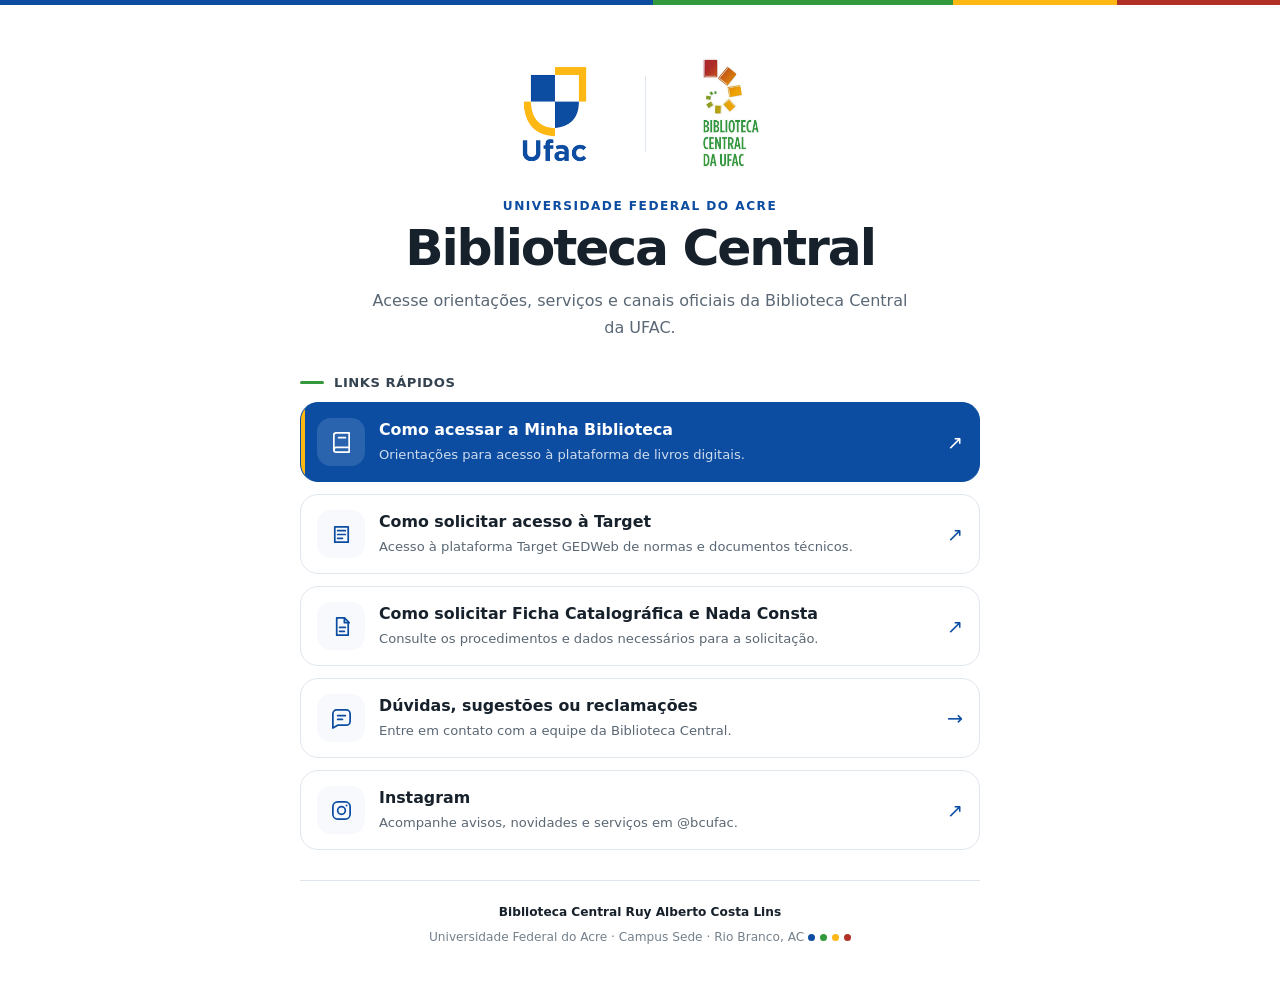
==== index.html @ 3e285c41 "Add HTML structure with logos for Biblioteca Central da UFAC" ====
<!doctype html>
<html lang="pt-BR">
<head>
  <meta charset="utf-8" />
  <meta name="viewport" content="width=device-width, initial-scale=1" />
  <meta name="theme-color" content="#0c4da2" />
  <meta
    name="description"
    content="Links e serviços da Biblioteca Central da Universidade Federal do Acre."
  />
  <title>Biblioteca Central da UFAC | Links</title>

  <style>
    :root {
      --azul: #0c4da2;
      --verde: #32993d;
      --amarelo: #fdb813;
      --vermelho: #b03025;

      --texto: #17212b;
      --texto-secundario: #5a6774;
      --borda: #dfe6ee;
      --fundo-suave: #f7f9fc;
      --branco: #ffffff;

      --raio: 18px;
      --sombra: 0 12px 30px rgba(23, 50, 77, 0.08);
    }

    * {
      box-sizing: border-box;
    }

    html {
      background: var(--branco);
      color-scheme: light;
    }

    body {
      margin: 0;
      min-height: 100svh;
      background: var(--branco);
      color: var(--texto);
      font-family:
        Inter, ui-sans-serif, system-ui, -apple-system, BlinkMacSystemFont,
        "Segoe UI", sans-serif;
      -webkit-font-smoothing: antialiased;
    }

    a {
      color: inherit;
      text-decoration: none;
    }

    .faixa-ufac {
      display: grid;
      grid-template-columns: 5fr 2.3fr 1.25fr 1.25fr;
      width: 100%;
      height: 5px;
    }

    .faixa-ufac span:nth-child(1) { background: var(--azul); }
    .faixa-ufac span:nth-child(2) { background: var(--verde); }
    .faixa-ufac span:nth-child(3) { background: var(--amarelo); }
    .faixa-ufac span:nth-child(4) { background: var(--vermelho); }

    main {
      width: min(100% - 32px, 680px);
      margin-inline: auto;
      padding: 48px 0 34px;
    }

    .cabecalho {
      text-align: center;
    }

    .logos {
      display: flex;
      align-items: center;
      justify-content: center;
      gap: 24px;
      min-height: 122px;
      margin-bottom: 24px;
    }

    .logos::before {
      content: "";
      order: 2;
      width: 1px;
      height: 76px;
      background: var(--borda);
    }

    .logo {
      display: block;
      object-fit: contain;
    }

    .logo-ufac {
      order: 1;
      width: 132px;
      max-height: 104px;
    }

    .logo-biblioteca {
      order: 3;
      width: 122px;
      max-height: 116px;
    }

    .sobrelinha {
      margin: 0 0 9px;
      color: var(--azul);
      font-size: 0.76rem;
      font-weight: 800;
      letter-spacing: 0.12em;
      text-transform: uppercase;
    }

    h1 {
      margin: 0;
      font-size: clamp(2rem, 7vw, 3.15rem);
      line-height: 1.04;
      letter-spacing: -0.042em;
      text-wrap: balance;
    }

    .introducao {
      max-width: 540px;
      margin: 14px auto 0;
      color: var(--texto-secundario);
      font-size: 1rem;
      line-height: 1.65;
    }

    .secao-titulo {
      display: flex;
      align-items: center;
      gap: 10px;
      margin: 34px 0 12px;
      color: #354351;
      font-size: 0.82rem;
      font-weight: 800;
      letter-spacing: 0.04em;
      text-transform: uppercase;
    }

    .secao-titulo::before {
      content: "";
      width: 24px;
      height: 3px;
      border-radius: 999px;
      background: var(--verde);
    }

    .links {
      display: grid;
      gap: 12px;
    }

    .cartao {
      position: relative;
      display: grid;
      grid-template-columns: 48px 1fr auto;
      gap: 14px;
      align-items: center;
      min-height: 80px;
      padding: 14px 16px;
      overflow: hidden;
      border: 1px solid var(--borda);
      border-radius: var(--raio);
      background: var(--branco);
      transition:
        transform 160ms ease,
        border-color 160ms ease,
        box-shadow 160ms ease,
        background 160ms ease;
    }

    .cartao::before {
      content: "";
      position: absolute;
      inset: 0 auto 0 0;
      width: 4px;
      background: transparent;
      transition: background 160ms ease;
    }

    .cartao:hover {
      transform: translateY(-2px);
      border-color: rgba(12, 77, 162, 0.35);
      box-shadow: var(--sombra);
    }

    .cartao:hover::before {
      background: var(--verde);
    }

    .cartao:focus-visible {
      outline: 3px solid rgba(12, 77, 162, 0.22);
      outline-offset: 3px;
      border-color: var(--azul);
    }

    .cartao-destaque {
      border-color: var(--azul);
      background: var(--azul);
      color: var(--branco);
    }

    .cartao-destaque::before {
      background: var(--amarelo);
    }

    .cartao-destaque:hover {
      border-color: #0a438e;
      background: #0a438e;
      box-shadow: 0 14px 30px rgba(12, 77, 162, 0.18);
    }

    .icone {
      width: 48px;
      height: 48px;
      display: grid;
      place-items: center;
      border-radius: 14px;
      background: var(--fundo-suave);
      color: var(--azul);
    }

    .cartao-destaque .icone {
      background: rgba(255, 255, 255, 0.13);
      color: var(--branco);
    }

    .icone svg {
      width: 23px;
      height: 23px;
      fill: none;
      stroke: currentColor;
      stroke-width: 1.8;
      stroke-linecap: round;
      stroke-linejoin: round;
    }

    .texto strong {
      display: block;
      font-size: 0.99rem;
      line-height: 1.3;
    }

    .texto span {
      display: block;
      margin-top: 4px;
      color: var(--texto-secundario);
      font-size: 0.82rem;
      line-height: 1.45;
    }

    .cartao-destaque .texto span {
      color: rgba(255, 255, 255, 0.8);
    }

    .seta {
      color: var(--azul);
      font-size: 1.2rem;
      line-height: 1;
    }

    .cartao-destaque .seta {
      color: var(--branco);
    }

    footer {
      margin-top: 30px;
      padding-top: 22px;
      border-top: 1px solid var(--borda);
      text-align: center;
      color: #74808c;
      font-size: 0.76rem;
      line-height: 1.6;
    }

    footer strong {
      color: var(--texto);
      font-weight: 750;
    }

    .cores {
      display: inline-flex;
      gap: 5px;
      margin-top: 11px;
    }

    .cores i {
      display: block;
      width: 7px;
      height: 7px;
      border-radius: 50%;
    }

    .cores i:nth-child(1) { background: var(--azul); }
    .cores i:nth-child(2) { background: var(--verde); }
    .cores i:nth-child(3) { background: var(--amarelo); }
    .cores i:nth-child(4) { background: var(--vermelho); }

    @media (max-width: 520px) {
      main {
        width: min(100% - 24px, 680px);
        padding-top: 36px;
      }

      .logos {
        gap: 18px;
        min-height: 106px;
      }

      .logos::before {
        height: 64px;
      }

      .logo-ufac {
        width: 112px;
        max-height: 90px;
      }

      .logo-biblioteca {
        width: 104px;
        max-height: 98px;
      }

      .cartao {
        grid-template-columns: 44px 1fr auto;
        min-height: 76px;
        padding: 13px 14px;
        gap: 12px;
        border-radius: 16px;
      }

      .icone {
        width: 44px;
        height: 44px;
        border-radius: 13px;
      }

      .texto span {
        font-size: 0.79rem;
      }
    }

    @media (prefers-reduced-motion: reduce) {
      *,
      *::before,
      *::after {
        transition: none !important;
      }
    }
  </style>
</head>

<body>
  <div class="faixa-ufac" aria-hidden="true">
    <span></span><span></span><span></span><span></span>
  </div>

  <main>
    <header class="cabecalho">
      <div class="logos" aria-label="Identidade visual da UFAC e da Biblioteca Central">
        <img class="logo logo-ufac" src="./assets/logo-ufac.png" alt="Universidade Federal do Acre" />
        <img class="logo logo-biblioteca" src="./assets/logo-biblioteca.png" alt="Biblioteca Central da UFAC" />
      </div>

      <p class="sobrelinha">Universidade Federal do Acre</p>
      <h1>Biblioteca Central</h1>
      <p class="introducao">
        Acesse orientações, serviços e canais oficiais da Biblioteca Central da UFAC.
      </p>
    </header>

    <div class="secao-titulo">Links rápidos</div>

    <nav class="links" aria-label="Links principais da Biblioteca Central">
      <a
        class="cartao cartao-destaque"
        href="https://www2.ufac.br/biblioteca/links-uteis"
        target="_blank"
        rel="noopener noreferrer"
      >
        <span class="icone" aria-hidden="true">
          <svg viewBox="0 0 24 24">
            <path d="M4 19.5A2.5 2.5 0 0 1 6.5 17H20" />
            <path d="M6.5 2H20v20H6.5A2.5 2.5 0 0 1 4 19.5v-15A2.5 2.5 0 0 1 6.5 2Z" />
            <path d="M9 7h7" />
          </svg>
        </span>
        <span class="texto">
          <strong>Como acessar a Minha Biblioteca</strong>
          <span>Orientações para acesso à plataforma de livros digitais.</span>
        </span>
        <span class="seta" aria-hidden="true">↗</span>
      </a>

      <a
        class="cartao"
        href="https://gedweb.com.br/ufac/"
        target="_blank"
        rel="noopener noreferrer"
      >
        <span class="icone" aria-hidden="true">
          <svg viewBox="0 0 24 24">
            <path d="M5 4h14v16H5z" />
            <path d="M8 8h8M8 12h8M8 16h5" />
          </svg>
        </span>
        <span class="texto">
          <strong>Como solicitar acesso à Target</strong>
          <span>Acesso à plataforma Target GEDWeb de normas e documentos técnicos.</span>
        </span>
        <span class="seta" aria-hidden="true">↗</span>
      </a>

      <a
        class="cartao"
        href="https://www2.ufac.br/biblioteca"
        target="_blank"
        rel="noopener noreferrer"
      >
        <span class="icone" aria-hidden="true">
          <svg viewBox="0 0 24 24">
            <path d="M7 3h8l4 4v14H7z" />
            <path d="M15 3v5h5" />
            <path d="M10 13h6M10 17h5" />
          </svg>
        </span>
        <span class="texto">
          <strong>Como solicitar Ficha Catalográfica e Nada Consta</strong>
          <span>Consulte os procedimentos e dados necessários para a solicitação.</span>
        </span>
        <span class="seta" aria-hidden="true">↗</span>
      </a>

      <a
        class="cartao"
        href="mailto:bibliotecacentral@ufac.br?subject=D%C3%BAvida%2C%20sugest%C3%A3o%20ou%20reclama%C3%A7%C3%A3o"
      >
        <span class="icone" aria-hidden="true">
          <svg viewBox="0 0 24 24">
            <path d="M21 15a4 4 0 0 1-4 4H8l-5 3V7a4 4 0 0 1 4-4h10a4 4 0 0 1 4 4z" />
            <path d="M8 9h8M8 13h5" />
          </svg>
        </span>
        <span class="texto">
          <strong>Dúvidas, sugestões ou reclamações</strong>
          <span>Entre em contato com a equipe da Biblioteca Central.</span>
        </span>
        <span class="seta" aria-hidden="true">→</span>
      </a>

      <a
        class="cartao"
        href="https://www.instagram.com/bcufac/"
        target="_blank"
        rel="noopener noreferrer"
      >
        <span class="icone" aria-hidden="true">
          <svg viewBox="0 0 24 24">
            <rect x="3" y="3" width="18" height="18" rx="5" />
            <circle cx="12" cy="12" r="4" />
            <circle cx="17.3" cy="6.7" r="1" fill="currentColor" stroke="none" />
          </svg>
        </span>
        <span class="texto">
          <strong>Instagram</strong>
          <span>Acompanhe avisos, novidades e serviços em @bcufac.</span>
        </span>
        <span class="seta" aria-hidden="true">↗</span>
      </a>
    </nav>

    <footer>
      <strong>Biblioteca Central Ruy Alberto Costa Lins</strong><br />
      Universidade Federal do Acre · Campus Sede · Rio Branco, AC
      <div class="cores" aria-hidden="true">
        <i></i><i></i><i></i><i></i>
      </div>
    </footer>
  </main>
</body>
</html>
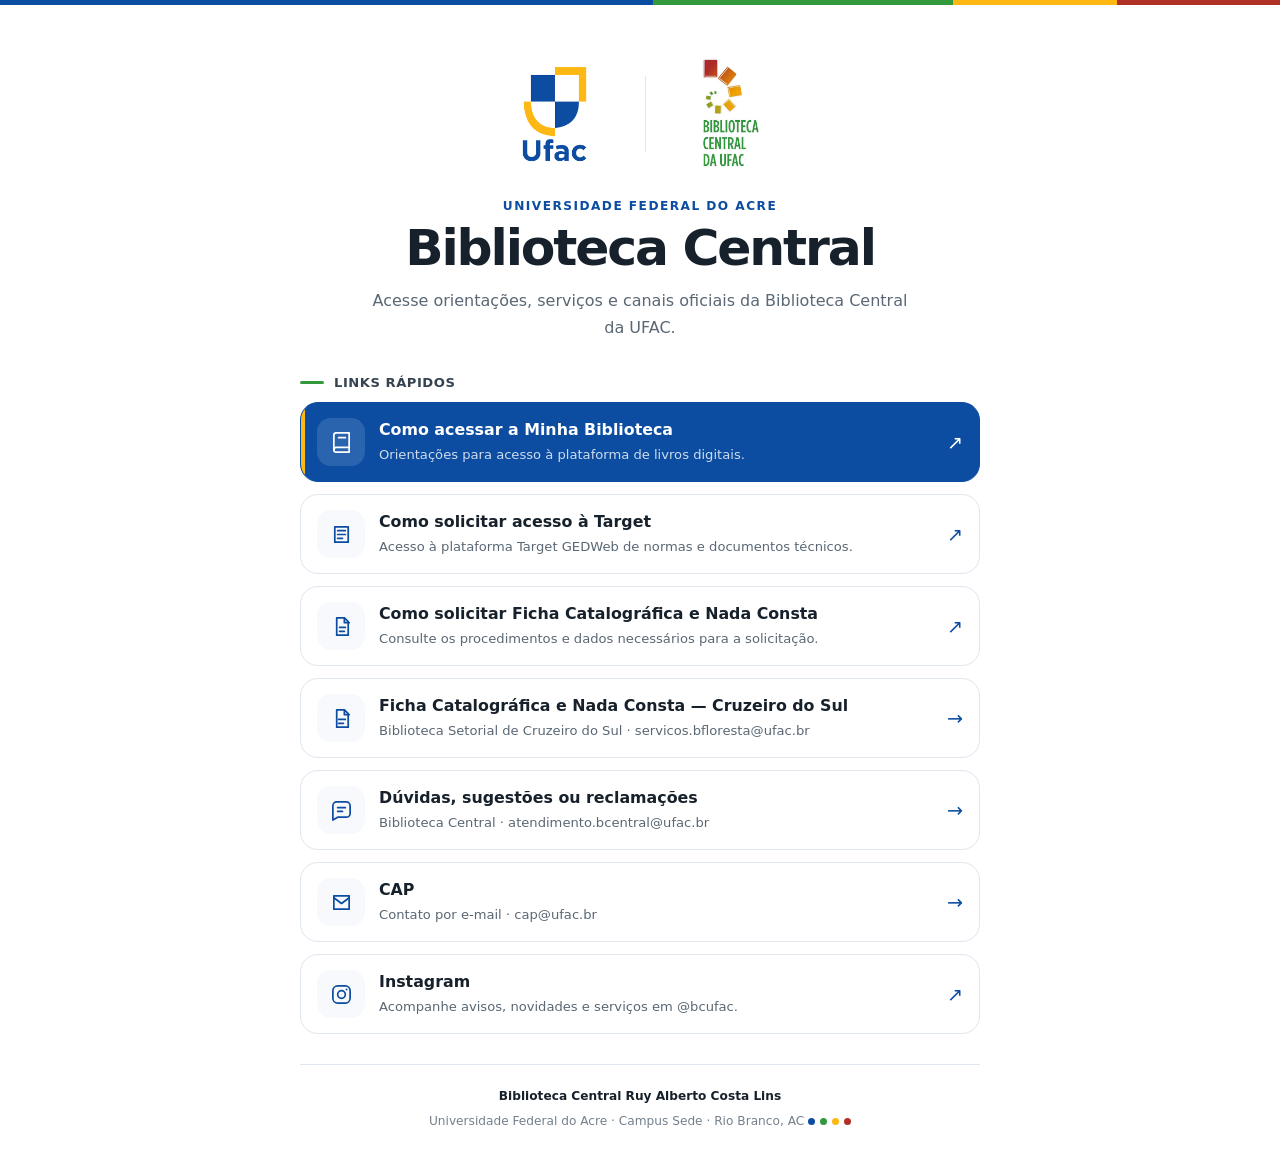
==== commit f533814c: "Atualiza contatos da Biblioteca Central, Cruzeiro do Sul e CAP" ====
--- a/index.html
+++ b/index.html
@@ -441,7 +441,25 @@
 
       <a
         class="cartao"
-        href="mailto:bibliotecacentral@ufac.br?subject=D%C3%BAvida%2C%20sugest%C3%A3o%20ou%20reclama%C3%A7%C3%A3o"
+        href="mailto:servicos.bfloresta@ufac.br?subject=Solicita%C3%A7%C3%A3o%20de%20Ficha%20Catalogr%C3%A1fica%20ou%20Nada%20Consta"
+      >
+        <span class="icone" aria-hidden="true">
+          <svg viewBox="0 0 24 24">
+            <path d="M7 3h8l4 4v14H7z" />
+            <path d="M15 3v5h5" />
+            <path d="M9 13h7M9 17h5" />
+          </svg>
+        </span>
+        <span class="texto">
+          <strong>Ficha Catalográfica e Nada Consta — Cruzeiro do Sul</strong>
+          <span>Biblioteca Setorial de Cruzeiro do Sul · servicos.bfloresta@ufac.br</span>
+        </span>
+        <span class="seta" aria-hidden="true">→</span>
+      </a>
+
+      <a
+        class="cartao"
+        href="mailto:atendimento.bcentral@ufac.br?subject=D%C3%BAvida%2C%20sugest%C3%A3o%20ou%20reclama%C3%A7%C3%A3o"
       >
         <span class="icone" aria-hidden="true">
           <svg viewBox="0 0 24 24">
@@ -451,7 +469,24 @@
         </span>
         <span class="texto">
           <strong>Dúvidas, sugestões ou reclamações</strong>
-          <span>Entre em contato com a equipe da Biblioteca Central.</span>
+          <span>Biblioteca Central · atendimento.bcentral@ufac.br</span>
+        </span>
+        <span class="seta" aria-hidden="true">→</span>
+      </a>
+
+      <a
+        class="cartao"
+        href="mailto:cap@ufac.br?subject=Contato%20via%20p%C3%A1gina%20da%20Biblioteca"
+      >
+        <span class="icone" aria-hidden="true">
+          <svg viewBox="0 0 24 24">
+            <path d="M4 5h16v14H4z" />
+            <path d="m4 7 8 6 8-6" />
+          </svg>
+        </span>
+        <span class="texto">
+          <strong>CAP</strong>
+          <span>Contato por e-mail · cap@ufac.br</span>
         </span>
         <span class="seta" aria-hidden="true">→</span>
       </a>
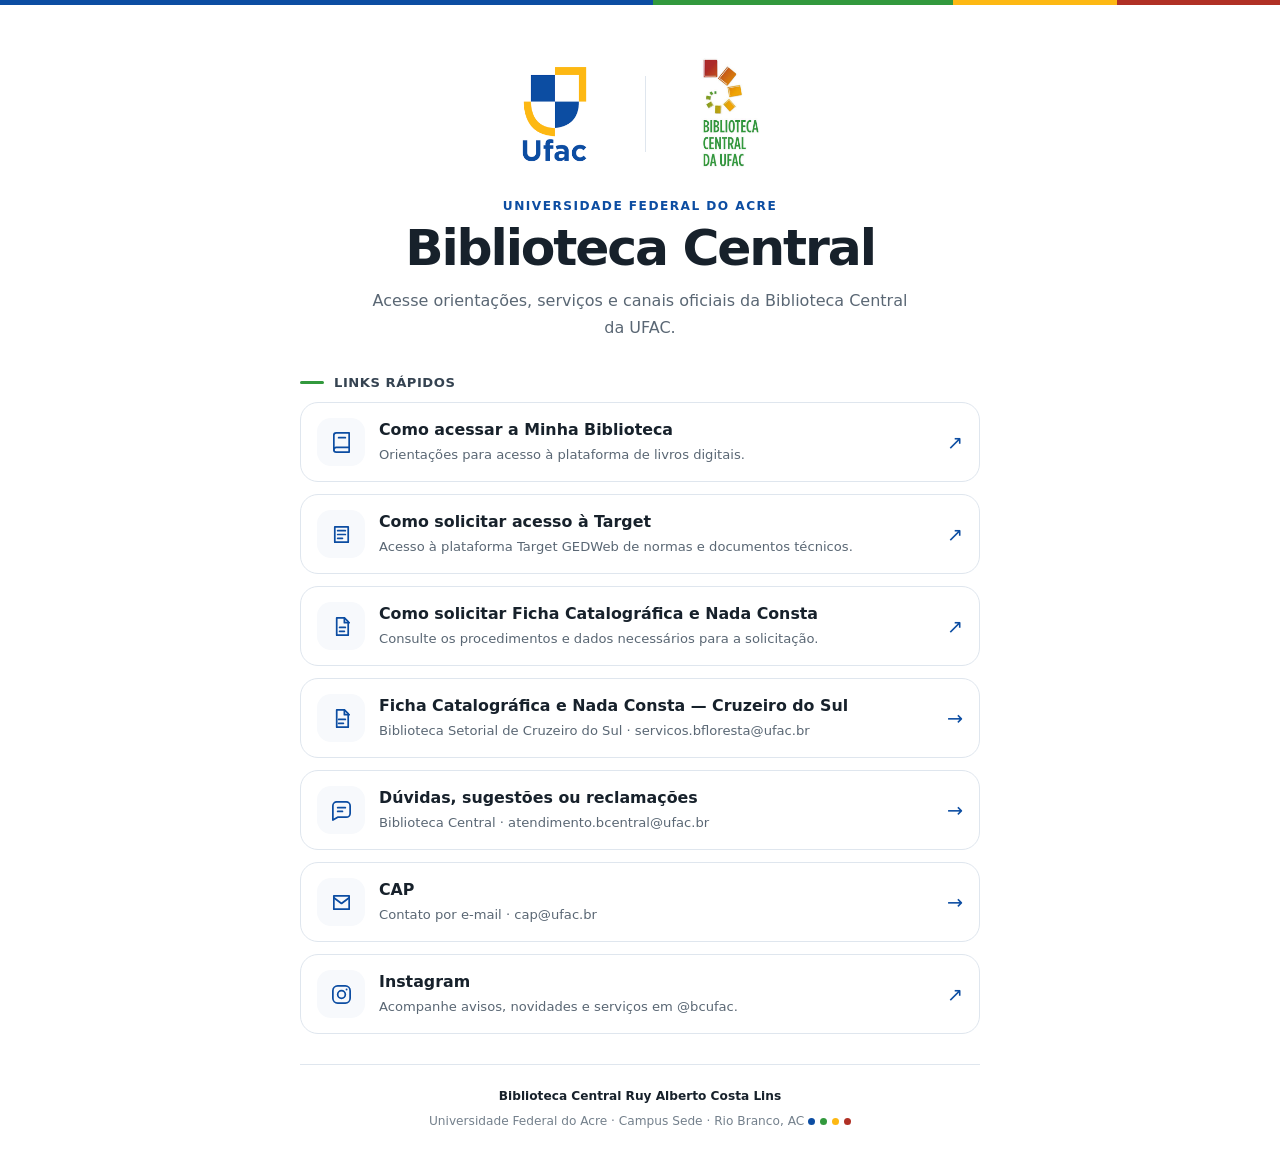
==== commit 1776109b: "style: uniformiza aparência dos cartões de links" ====
--- a/index.html
+++ b/index.html
@@ -381,7 +381,7 @@
 
     <nav class="links" aria-label="Links principais da Biblioteca Central">
       <a
-        class="cartao cartao-destaque"
+        class="cartao"
         href="https://www2.ufac.br/biblioteca/links-uteis"
         target="_blank"
         rel="noopener noreferrer"
@@ -521,4 +521,4 @@
     </footer>
   </main>
 </body>
-</html>
+</html>
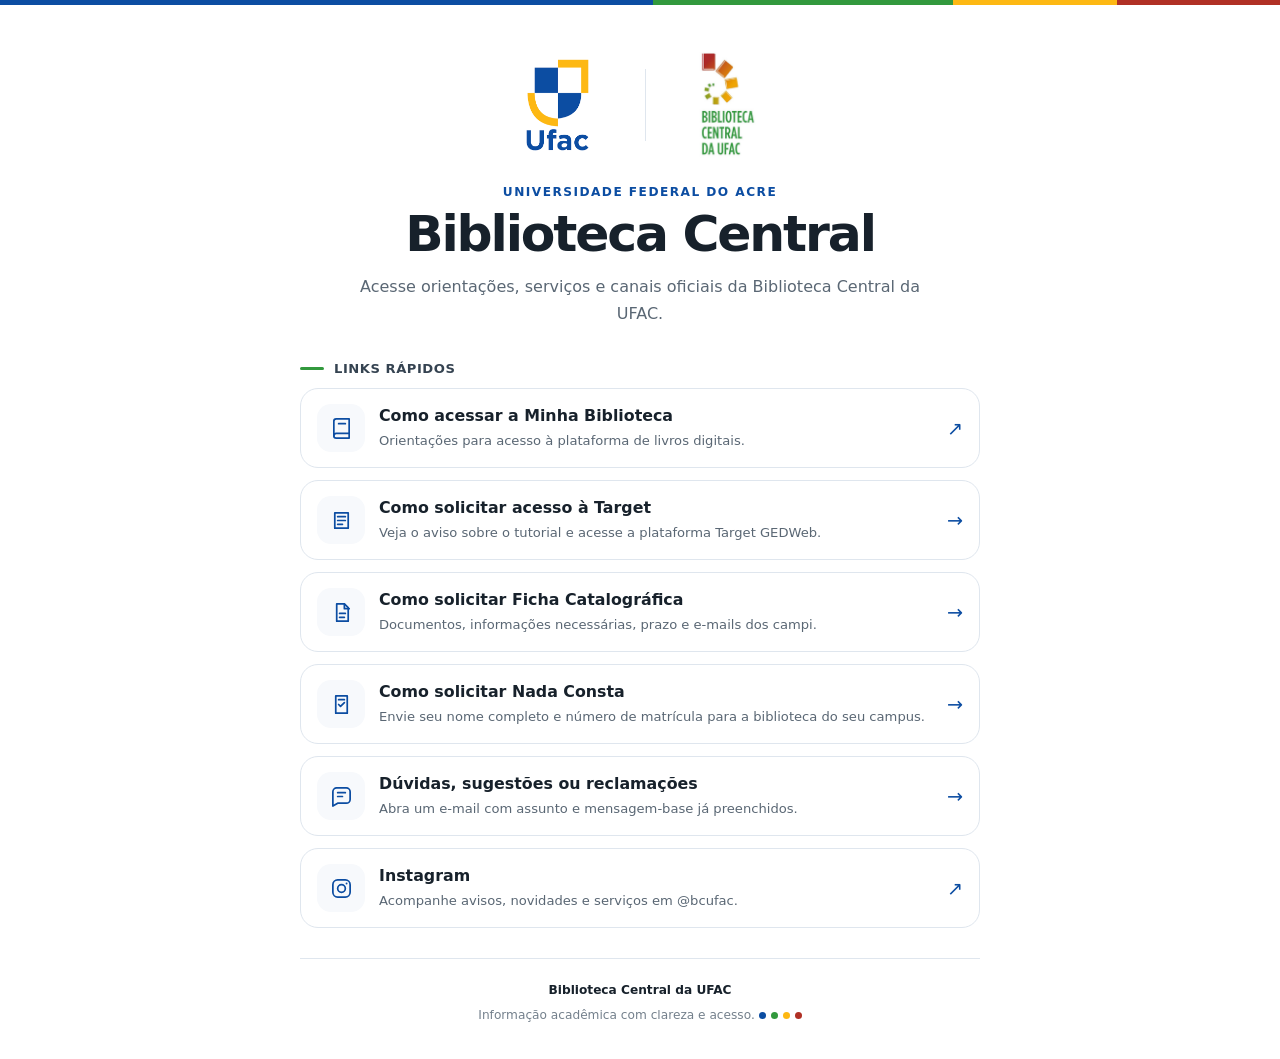
==== commit 24e126a4: "feat: reorganize library services and email flows" ====
--- a/index.html
+++ b/index.html
@@ -4,364 +4,12 @@
   <meta charset="utf-8" />
   <meta name="viewport" content="width=device-width, initial-scale=1" />
   <meta name="theme-color" content="#0c4da2" />
-  <meta
-    name="description"
-    content="Links e serviços da Biblioteca Central da Universidade Federal do Acre."
-  />
+  <meta name="description" content="Links e serviços da Biblioteca Central da Universidade Federal do Acre." />
   <title>Biblioteca Central da UFAC | Links</title>
-
-  <style>
-    :root {
-      --azul: #0c4da2;
-      --verde: #32993d;
-      --amarelo: #fdb813;
-      --vermelho: #b03025;
-
-      --texto: #17212b;
-      --texto-secundario: #5a6774;
-      --borda: #dfe6ee;
-      --fundo-suave: #f7f9fc;
-      --branco: #ffffff;
-
-      --raio: 18px;
-      --sombra: 0 12px 30px rgba(23, 50, 77, 0.08);
-    }
-
-    * {
-      box-sizing: border-box;
-    }
-
-    html {
-      background: var(--branco);
-      color-scheme: light;
-    }
-
-    body {
-      margin: 0;
-      min-height: 100svh;
-      background: var(--branco);
-      color: var(--texto);
-      font-family:
-        Inter, ui-sans-serif, system-ui, -apple-system, BlinkMacSystemFont,
-        "Segoe UI", sans-serif;
-      -webkit-font-smoothing: antialiased;
-    }
-
-    a {
-      color: inherit;
-      text-decoration: none;
-    }
-
-    .faixa-ufac {
-      display: grid;
-      grid-template-columns: 5fr 2.3fr 1.25fr 1.25fr;
-      width: 100%;
-      height: 5px;
-    }
-
-    .faixa-ufac span:nth-child(1) { background: var(--azul); }
-    .faixa-ufac span:nth-child(2) { background: var(--verde); }
-    .faixa-ufac span:nth-child(3) { background: var(--amarelo); }
-    .faixa-ufac span:nth-child(4) { background: var(--vermelho); }
-
-    main {
-      width: min(100% - 32px, 680px);
-      margin-inline: auto;
-      padding: 48px 0 34px;
-    }
-
-    .cabecalho {
-      text-align: center;
-    }
-
-    .logos {
-      display: flex;
-      align-items: center;
-      justify-content: center;
-      gap: 24px;
-      min-height: 122px;
-      margin-bottom: 24px;
-    }
-
-    .logos::before {
-      content: "";
-      order: 2;
-      width: 1px;
-      height: 76px;
-      background: var(--borda);
-    }
-
-    .logo {
-      display: block;
-      object-fit: contain;
-    }
-
-    .logo-ufac {
-      order: 1;
-      width: 132px;
-      max-height: 104px;
-    }
-
-    .logo-biblioteca {
-      order: 3;
-      width: 122px;
-      max-height: 116px;
-    }
-
-    .sobrelinha {
-      margin: 0 0 9px;
-      color: var(--azul);
-      font-size: 0.76rem;
-      font-weight: 800;
-      letter-spacing: 0.12em;
-      text-transform: uppercase;
-    }
-
-    h1 {
-      margin: 0;
-      font-size: clamp(2rem, 7vw, 3.15rem);
-      line-height: 1.04;
-      letter-spacing: -0.042em;
-      text-wrap: balance;
-    }
-
-    .introducao {
-      max-width: 540px;
-      margin: 14px auto 0;
-      color: var(--texto-secundario);
-      font-size: 1rem;
-      line-height: 1.65;
-    }
-
-    .secao-titulo {
-      display: flex;
-      align-items: center;
-      gap: 10px;
-      margin: 34px 0 12px;
-      color: #354351;
-      font-size: 0.82rem;
-      font-weight: 800;
-      letter-spacing: 0.04em;
-      text-transform: uppercase;
-    }
-
-    .secao-titulo::before {
-      content: "";
-      width: 24px;
-      height: 3px;
-      border-radius: 999px;
-      background: var(--verde);
-    }
-
-    .links {
-      display: grid;
-      gap: 12px;
-    }
-
-    .cartao {
-      position: relative;
-      display: grid;
-      grid-template-columns: 48px 1fr auto;
-      gap: 14px;
-      align-items: center;
-      min-height: 80px;
-      padding: 14px 16px;
-      overflow: hidden;
-      border: 1px solid var(--borda);
-      border-radius: var(--raio);
-      background: var(--branco);
-      transition:
-        transform 160ms ease,
-        border-color 160ms ease,
-        box-shadow 160ms ease,
-        background 160ms ease;
-    }
-
-    .cartao::before {
-      content: "";
-      position: absolute;
-      inset: 0 auto 0 0;
-      width: 4px;
-      background: transparent;
-      transition: background 160ms ease;
-    }
-
-    .cartao:hover {
-      transform: translateY(-2px);
-      border-color: rgba(12, 77, 162, 0.35);
-      box-shadow: var(--sombra);
-    }
-
-    .cartao:hover::before {
-      background: var(--verde);
-    }
-
-    .cartao:focus-visible {
-      outline: 3px solid rgba(12, 77, 162, 0.22);
-      outline-offset: 3px;
-      border-color: var(--azul);
-    }
-
-    .cartao-destaque {
-      border-color: var(--azul);
-      background: var(--azul);
-      color: var(--branco);
-    }
-
-    .cartao-destaque::before {
-      background: var(--amarelo);
-    }
-
-    .cartao-destaque:hover {
-      border-color: #0a438e;
-      background: #0a438e;
-      box-shadow: 0 14px 30px rgba(12, 77, 162, 0.18);
-    }
-
-    .icone {
-      width: 48px;
-      height: 48px;
-      display: grid;
-      place-items: center;
-      border-radius: 14px;
-      background: var(--fundo-suave);
-      color: var(--azul);
-    }
-
-    .cartao-destaque .icone {
-      background: rgba(255, 255, 255, 0.13);
-      color: var(--branco);
-    }
-
-    .icone svg {
-      width: 23px;
-      height: 23px;
-      fill: none;
-      stroke: currentColor;
-      stroke-width: 1.8;
-      stroke-linecap: round;
-      stroke-linejoin: round;
-    }
-
-    .texto strong {
-      display: block;
-      font-size: 0.99rem;
-      line-height: 1.3;
-    }
-
-    .texto span {
-      display: block;
-      margin-top: 4px;
-      color: var(--texto-secundario);
-      font-size: 0.82rem;
-      line-height: 1.45;
-    }
-
-    .cartao-destaque .texto span {
-      color: rgba(255, 255, 255, 0.8);
-    }
-
-    .seta {
-      color: var(--azul);
-      font-size: 1.2rem;
-      line-height: 1;
-    }
-
-    .cartao-destaque .seta {
-      color: var(--branco);
-    }
-
-    footer {
-      margin-top: 30px;
-      padding-top: 22px;
-      border-top: 1px solid var(--borda);
-      text-align: center;
-      color: #74808c;
-      font-size: 0.76rem;
-      line-height: 1.6;
-    }
-
-    footer strong {
-      color: var(--texto);
-      font-weight: 750;
-    }
-
-    .cores {
-      display: inline-flex;
-      gap: 5px;
-      margin-top: 11px;
-    }
-
-    .cores i {
-      display: block;
-      width: 7px;
-      height: 7px;
-      border-radius: 50%;
-    }
-
-    .cores i:nth-child(1) { background: var(--azul); }
-    .cores i:nth-child(2) { background: var(--verde); }
-    .cores i:nth-child(3) { background: var(--amarelo); }
-    .cores i:nth-child(4) { background: var(--vermelho); }
-
-    @media (max-width: 520px) {
-      main {
-        width: min(100% - 24px, 680px);
-        padding-top: 36px;
-      }
-
-      .logos {
-        gap: 18px;
-        min-height: 106px;
-      }
-
-      .logos::before {
-        height: 64px;
-      }
-
-      .logo-ufac {
-        width: 112px;
-        max-height: 90px;
-      }
-
-      .logo-biblioteca {
-        width: 104px;
-        max-height: 98px;
-      }
-
-      .cartao {
-        grid-template-columns: 44px 1fr auto;
-        min-height: 76px;
-        padding: 13px 14px;
-        gap: 12px;
-        border-radius: 16px;
-      }
-
-      .icone {
-        width: 44px;
-        height: 44px;
-        border-radius: 13px;
-      }
-
-      .texto span {
-        font-size: 0.79rem;
-      }
-    }
-
-    @media (prefers-reduced-motion: reduce) {
-      *,
-      *::before,
-      *::after {
-        transition: none !important;
-      }
-    }
-  </style>
+  <link rel="stylesheet" href="./assets/site.css" />
 </head>
-
 <body>
-  <div class="faixa-ufac" aria-hidden="true">
-    <span></span><span></span><span></span><span></span>
-  </div>
+  <div class="faixa-ufac" aria-hidden="true"><span></span><span></span><span></span><span></span></div>
 
   <main>
     <header class="cabecalho">
@@ -372,153 +20,66 @@
 
       <p class="sobrelinha">Universidade Federal do Acre</p>
       <h1>Biblioteca Central</h1>
-      <p class="introducao">
-        Acesse orientações, serviços e canais oficiais da Biblioteca Central da UFAC.
-      </p>
+      <p class="introducao">Acesse orientações, serviços e canais oficiais da Biblioteca Central da UFAC.</p>
     </header>
 
     <div class="secao-titulo">Links rápidos</div>
 
     <nav class="links" aria-label="Links principais da Biblioteca Central">
-      <a
-        class="cartao"
-        href="https://www2.ufac.br/biblioteca/links-uteis"
-        target="_blank"
-        rel="noopener noreferrer"
-      >
+      <a class="cartao" href="https://www2.ufac.br/biblioteca/links-uteis" target="_blank" rel="noopener noreferrer">
         <span class="icone" aria-hidden="true">
-          <svg viewBox="0 0 24 24">
-            <path d="M4 19.5A2.5 2.5 0 0 1 6.5 17H20" />
-            <path d="M6.5 2H20v20H6.5A2.5 2.5 0 0 1 4 19.5v-15A2.5 2.5 0 0 1 6.5 2Z" />
-            <path d="M9 7h7" />
-          </svg>
+          <svg viewBox="0 0 24 24"><path d="M4 19.5A2.5 2.5 0 0 1 6.5 17H20"/><path d="M6.5 2H20v20H6.5A2.5 2.5 0 0 1 4 19.5v-15A2.5 2.5 0 0 1 6.5 2Z"/><path d="M9 7h7"/></svg>
         </span>
-        <span class="texto">
-          <strong>Como acessar a Minha Biblioteca</strong>
-          <span>Orientações para acesso à plataforma de livros digitais.</span>
-        </span>
+        <span class="texto"><strong>Como acessar a Minha Biblioteca</strong><span>Orientações para acesso à plataforma de livros digitais.</span></span>
         <span class="seta" aria-hidden="true">↗</span>
       </a>
 
-      <a
-        class="cartao"
-        href="https://gedweb.com.br/ufac/"
-        target="_blank"
-        rel="noopener noreferrer"
-      >
+      <a class="cartao" href="./target.html">
         <span class="icone" aria-hidden="true">
-          <svg viewBox="0 0 24 24">
-            <path d="M5 4h14v16H5z" />
-            <path d="M8 8h8M8 12h8M8 16h5" />
-          </svg>
+          <svg viewBox="0 0 24 24"><path d="M5 4h14v16H5z"/><path d="M8 8h8M8 12h8M8 16h5"/></svg>
         </span>
-        <span class="texto">
-          <strong>Como solicitar acesso à Target</strong>
-          <span>Acesso à plataforma Target GEDWeb de normas e documentos técnicos.</span>
-        </span>
-        <span class="seta" aria-hidden="true">↗</span>
-      </a>
-
-      <a
-        class="cartao"
-        href="https://www2.ufac.br/biblioteca"
-        target="_blank"
-        rel="noopener noreferrer"
-      >
-        <span class="icone" aria-hidden="true">
-          <svg viewBox="0 0 24 24">
-            <path d="M7 3h8l4 4v14H7z" />
-            <path d="M15 3v5h5" />
-            <path d="M10 13h6M10 17h5" />
-          </svg>
-        </span>
-        <span class="texto">
-          <strong>Como solicitar Ficha Catalográfica e Nada Consta</strong>
-          <span>Consulte os procedimentos e dados necessários para a solicitação.</span>
-        </span>
-        <span class="seta" aria-hidden="true">↗</span>
-      </a>
-
-      <a
-        class="cartao"
-        href="mailto:servicos.bfloresta@ufac.br?subject=Solicita%C3%A7%C3%A3o%20de%20Ficha%20Catalogr%C3%A1fica%20ou%20Nada%20Consta"
-      >
-        <span class="icone" aria-hidden="true">
-          <svg viewBox="0 0 24 24">
-            <path d="M7 3h8l4 4v14H7z" />
-            <path d="M15 3v5h5" />
-            <path d="M9 13h7M9 17h5" />
-          </svg>
-        </span>
-        <span class="texto">
-          <strong>Ficha Catalográfica e Nada Consta — Cruzeiro do Sul</strong>
-          <span>Biblioteca Setorial de Cruzeiro do Sul · servicos.bfloresta@ufac.br</span>
-        </span>
+        <span class="texto"><strong>Como solicitar acesso à Target</strong><span>Veja o aviso sobre o tutorial e acesse a plataforma Target GEDWeb.</span></span>
         <span class="seta" aria-hidden="true">→</span>
       </a>
 
-      <a
-        class="cartao"
-        href="mailto:atendimento.bcentral@ufac.br?subject=D%C3%BAvida%2C%20sugest%C3%A3o%20ou%20reclama%C3%A7%C3%A3o"
-      >
+      <a class="cartao" href="./ficha-catalografica.html">
         <span class="icone" aria-hidden="true">
-          <svg viewBox="0 0 24 24">
-            <path d="M21 15a4 4 0 0 1-4 4H8l-5 3V7a4 4 0 0 1 4-4h10a4 4 0 0 1 4 4z" />
-            <path d="M8 9h8M8 13h5" />
-          </svg>
+          <svg viewBox="0 0 24 24"><path d="M7 3h8l4 4v14H7z"/><path d="M15 3v5h5"/><path d="M10 13h6M10 17h5"/></svg>
         </span>
-        <span class="texto">
-          <strong>Dúvidas, sugestões ou reclamações</strong>
-          <span>Biblioteca Central · atendimento.bcentral@ufac.br</span>
-        </span>
+        <span class="texto"><strong>Como solicitar Ficha Catalográfica</strong><span>Documentos, informações necessárias, prazo e e-mails dos campi.</span></span>
         <span class="seta" aria-hidden="true">→</span>
       </a>
 
-      <a
-        class="cartao"
-        href="mailto:cap@ufac.br?subject=Contato%20via%20p%C3%A1gina%20da%20Biblioteca"
-      >
+      <a class="cartao" href="./nada-consta.html">
         <span class="icone" aria-hidden="true">
-          <svg viewBox="0 0 24 24">
-            <path d="M4 5h16v14H4z" />
-            <path d="m4 7 8 6 8-6" />
-          </svg>
+          <svg viewBox="0 0 24 24"><path d="M6 3h12v18H6z"/><path d="m9 12 2 2 4-4"/><path d="M9 7h6"/></svg>
         </span>
-        <span class="texto">
-          <strong>CAP</strong>
-          <span>Contato por e-mail · cap@ufac.br</span>
-        </span>
+        <span class="texto"><strong>Como solicitar Nada Consta</strong><span>Envie seu nome completo e número de matrícula para a biblioteca do seu campus.</span></span>
         <span class="seta" aria-hidden="true">→</span>
       </a>
 
-      <a
-        class="cartao"
-        href="https://www.instagram.com/bcufac/"
-        target="_blank"
-        rel="noopener noreferrer"
-      >
+      <a class="cartao" href="mailto:atendimento.bcentral@ufac.br?subject=D%C3%BAvida%2C%20sugest%C3%A3o%20ou%20reclama%C3%A7%C3%A3o&body=Ol%C3%A1%2C%20equipe%20da%20Biblioteca%20Central%20da%20UFAC.%0A%0AGostaria%20de%20entrar%20em%20contato%20sobre%3A%0A%0A%5BEscreva%20aqui%20sua%20d%C3%BAvida%2C%20sugest%C3%A3o%20ou%20reclama%C3%A7%C3%A3o%5D%0A%0ANome%3A%0AMatr%C3%ADcula%3A%0ACurso%3A%0A%0AAtenciosamente%2C">
         <span class="icone" aria-hidden="true">
-          <svg viewBox="0 0 24 24">
-            <rect x="3" y="3" width="18" height="18" rx="5" />
-            <circle cx="12" cy="12" r="4" />
-            <circle cx="17.3" cy="6.7" r="1" fill="currentColor" stroke="none" />
-          </svg>
+          <svg viewBox="0 0 24 24"><path d="M21 15a4 4 0 0 1-4 4H8l-5 3V7a4 4 0 0 1 4-4h10a4 4 0 0 1 4 4z"/><path d="M8 8h8M8 12h5"/></svg>
         </span>
-        <span class="texto">
-          <strong>Instagram</strong>
-          <span>Acompanhe avisos, novidades e serviços em @bcufac.</span>
+        <span class="texto"><strong>Dúvidas, sugestões ou reclamações</strong><span>Abra um e-mail com assunto e mensagem-base já preenchidos.</span></span>
+        <span class="seta" aria-hidden="true">→</span>
+      </a>
+
+      <a class="cartao" href="https://www.instagram.com/bcufac/" target="_blank" rel="noopener noreferrer">
+        <span class="icone" aria-hidden="true">
+          <svg viewBox="0 0 24 24"><rect x="3" y="3" width="18" height="18" rx="5"/><circle cx="12" cy="12" r="4"/><circle cx="17.3" cy="6.7" r="1" fill="currentColor" stroke="none"/></svg>
         </span>
+        <span class="texto"><strong>Instagram</strong><span>Acompanhe avisos, novidades e serviços em @bcufac.</span></span>
         <span class="seta" aria-hidden="true">↗</span>
       </a>
     </nav>
 
     <footer>
-      <strong>Biblioteca Central Ruy Alberto Costa Lins</strong><br />
-      Universidade Federal do Acre · Campus Sede · Rio Branco, AC
-      <div class="cores" aria-hidden="true">
-        <i></i><i></i><i></i><i></i>
-      </div>
+      <strong>Biblioteca Central da UFAC</strong><br />
+      Informação acadêmica com clareza e acesso.
+      <div class="cores" aria-hidden="true"><i></i><i></i><i></i><i></i></div>
     </footer>
   </main>
 </body>
-</html>+</html>
--- a/assets/site.css
+++ b/assets/site.css
@@ -0,0 +1,291 @@
+:root {
+  --azul: #0c4da2;
+  --verde: #32993d;
+  --amarelo: #fdb813;
+  --vermelho: #b03025;
+  --texto: #17212b;
+  --texto-secundario: #5a6774;
+  --borda: #dfe6ee;
+  --fundo-suave: #f7f9fc;
+  --branco: #ffffff;
+  --raio: 18px;
+  --sombra: 0 12px 30px rgba(23, 50, 77, 0.08);
+}
+
+* { box-sizing: border-box; }
+html { background: var(--branco); color-scheme: light; }
+body {
+  margin: 0;
+  min-height: 100svh;
+  background: var(--branco);
+  color: var(--texto);
+  font-family: Inter, ui-sans-serif, system-ui, -apple-system, BlinkMacSystemFont, "Segoe UI", sans-serif;
+  -webkit-font-smoothing: antialiased;
+}
+a { color: inherit; text-decoration: none; }
+
+.faixa-ufac {
+  display: grid;
+  grid-template-columns: 5fr 2.3fr 1.25fr 1.25fr;
+  width: 100%;
+  height: 5px;
+}
+.faixa-ufac span:nth-child(1) { background: var(--azul); }
+.faixa-ufac span:nth-child(2) { background: var(--verde); }
+.faixa-ufac span:nth-child(3) { background: var(--amarelo); }
+.faixa-ufac span:nth-child(4) { background: var(--vermelho); }
+
+main {
+  width: min(100% - 32px, 680px);
+  margin-inline: auto;
+  padding: 42px 0 34px;
+}
+
+.cabecalho { text-align: center; }
+.logos {
+  display: flex;
+  align-items: center;
+  justify-content: center;
+  gap: 24px;
+  min-height: 116px;
+  margin-bottom: 22px;
+}
+.logos::before {
+  content: "";
+  order: 2;
+  width: 1px;
+  height: 72px;
+  background: var(--borda);
+}
+.logo { display: block; object-fit: contain; }
+.logo-ufac { order: 1; width: 126px; max-height: 100px; }
+.logo-biblioteca { order: 3; width: 116px; max-height: 110px; }
+
+.sobrelinha {
+  margin: 0 0 9px;
+  color: var(--azul);
+  font-size: 0.76rem;
+  font-weight: 800;
+  letter-spacing: 0.12em;
+  text-transform: uppercase;
+}
+h1 {
+  margin: 0;
+  font-size: clamp(2rem, 7vw, 3.15rem);
+  line-height: 1.04;
+  letter-spacing: -0.042em;
+  text-wrap: balance;
+}
+.introducao {
+  max-width: 560px;
+  margin: 14px auto 0;
+  color: var(--texto-secundario);
+  font-size: 1rem;
+  line-height: 1.65;
+}
+
+.secao-titulo {
+  display: flex;
+  align-items: center;
+  gap: 10px;
+  margin: 34px 0 12px;
+  color: #354351;
+  font-size: 0.82rem;
+  font-weight: 800;
+  letter-spacing: 0.04em;
+  text-transform: uppercase;
+}
+.secao-titulo::before {
+  content: "";
+  width: 24px;
+  height: 3px;
+  border-radius: 999px;
+  background: var(--verde);
+}
+
+.links { display: grid; gap: 12px; }
+.cartao {
+  position: relative;
+  display: grid;
+  grid-template-columns: 48px 1fr auto;
+  gap: 14px;
+  align-items: center;
+  min-height: 80px;
+  padding: 14px 16px;
+  overflow: hidden;
+  border: 1px solid var(--borda);
+  border-radius: var(--raio);
+  background: var(--branco);
+  transition: transform 160ms ease, border-color 160ms ease, box-shadow 160ms ease, background 160ms ease;
+}
+.cartao::before {
+  content: "";
+  position: absolute;
+  inset: 0 auto 0 0;
+  width: 4px;
+  background: transparent;
+  transition: background 160ms ease;
+}
+.cartao:hover {
+  transform: translateY(-2px);
+  border-color: rgba(12, 77, 162, 0.35);
+  box-shadow: var(--sombra);
+}
+.cartao:hover::before { background: var(--verde); }
+.cartao:focus-visible,
+.botao:focus-visible,
+.voltar:focus-visible {
+  outline: 3px solid rgba(12, 77, 162, 0.22);
+  outline-offset: 3px;
+}
+.icone {
+  width: 48px;
+  height: 48px;
+  display: grid;
+  place-items: center;
+  border-radius: 14px;
+  background: var(--fundo-suave);
+  color: var(--azul);
+}
+.icone svg {
+  width: 23px;
+  height: 23px;
+  fill: none;
+  stroke: currentColor;
+  stroke-width: 1.8;
+  stroke-linecap: round;
+  stroke-linejoin: round;
+}
+.texto strong { display: block; font-size: 0.99rem; line-height: 1.3; }
+.texto span {
+  display: block;
+  margin-top: 4px;
+  color: var(--texto-secundario);
+  font-size: 0.82rem;
+  line-height: 1.45;
+}
+.seta { color: var(--azul); font-size: 1.2rem; line-height: 1; }
+
+.voltar {
+  display: inline-flex;
+  align-items: center;
+  gap: 8px;
+  margin-bottom: 24px;
+  color: var(--azul);
+  font-size: 0.9rem;
+  font-weight: 750;
+}
+
+.painel {
+  margin-top: 30px;
+  padding: clamp(22px, 5vw, 34px);
+  border: 1px solid var(--borda);
+  border-radius: 22px;
+  background: var(--branco);
+  box-shadow: var(--sombra);
+}
+.aviso {
+  display: flex;
+  gap: 14px;
+  align-items: flex-start;
+  padding: 16px 18px;
+  border: 1px solid rgba(253, 184, 19, 0.48);
+  border-left: 4px solid var(--amarelo);
+  border-radius: 14px;
+  background: #fffaf0;
+  color: #5e4a14;
+  line-height: 1.55;
+}
+.aviso strong { color: #44360e; }
+
+.conteudo { color: var(--texto-secundario); line-height: 1.7; }
+.conteudo p { margin: 0 0 16px; }
+.conteudo h2 {
+  margin: 28px 0 10px;
+  color: var(--texto);
+  font-size: 1.2rem;
+  letter-spacing: -0.02em;
+}
+.lista-requisitos {
+  margin: 12px 0 0;
+  padding-left: 1.25rem;
+}
+.lista-requisitos li { margin: 8px 0; }
+
+.prazo {
+  margin-top: 22px;
+  padding: 16px 18px;
+  border-left: 4px solid var(--verde);
+  border-radius: 0 12px 12px 0;
+  background: rgba(50, 153, 61, 0.08);
+  color: #285d2e;
+  line-height: 1.55;
+}
+
+.acoes {
+  display: grid;
+  gap: 12px;
+  margin-top: 22px;
+}
+.botao {
+  display: flex;
+  align-items: center;
+  justify-content: space-between;
+  gap: 16px;
+  padding: 15px 17px;
+  border: 1px solid var(--azul);
+  border-radius: 14px;
+  background: var(--azul);
+  color: var(--branco);
+  font-weight: 800;
+  line-height: 1.35;
+  transition: transform 160ms ease, background 160ms ease, border-color 160ms ease;
+}
+.botao:hover { transform: translateY(-2px); background: #0a438e; border-color: #0a438e; }
+.botao.secundario {
+  border-color: var(--borda);
+  background: var(--branco);
+  color: var(--azul);
+}
+.botao.secundario:hover { background: var(--fundo-suave); border-color: rgba(12, 77, 162, 0.35); }
+.botao small {
+  display: block;
+  margin-top: 3px;
+  color: inherit;
+  opacity: 0.78;
+  font-size: 0.75rem;
+  font-weight: 600;
+}
+
+footer {
+  margin-top: 30px;
+  padding-top: 22px;
+  border-top: 1px solid var(--borda);
+  text-align: center;
+  color: #74808c;
+  font-size: 0.76rem;
+  line-height: 1.6;
+}
+footer strong { color: var(--texto); font-weight: 750; }
+.cores { display: inline-flex; gap: 5px; margin-top: 11px; }
+.cores i { display: block; width: 7px; height: 7px; border-radius: 50%; }
+.cores i:nth-child(1) { background: var(--azul); }
+.cores i:nth-child(2) { background: var(--verde); }
+.cores i:nth-child(3) { background: var(--amarelo); }
+.cores i:nth-child(4) { background: var(--vermelho); }
+
+@media (max-width: 520px) {
+  main { width: min(100% - 24px, 680px); padding-top: 34px; }
+  .logos { gap: 18px; min-height: 102px; }
+  .logos::before { height: 62px; }
+  .logo-ufac { width: 108px; max-height: 86px; }
+  .logo-biblioteca { width: 100px; max-height: 94px; }
+  .cartao { grid-template-columns: 44px 1fr auto; min-height: 76px; padding: 13px 14px; gap: 12px; border-radius: 16px; }
+  .icone { width: 44px; height: 44px; border-radius: 13px; }
+  .texto span { font-size: 0.79rem; }
+  .painel { padding: 20px 17px; border-radius: 18px; }
+}
+
+@media (prefers-reduced-motion: reduce) {
+  *, *::before, *::after { transition: none !important; }
+}
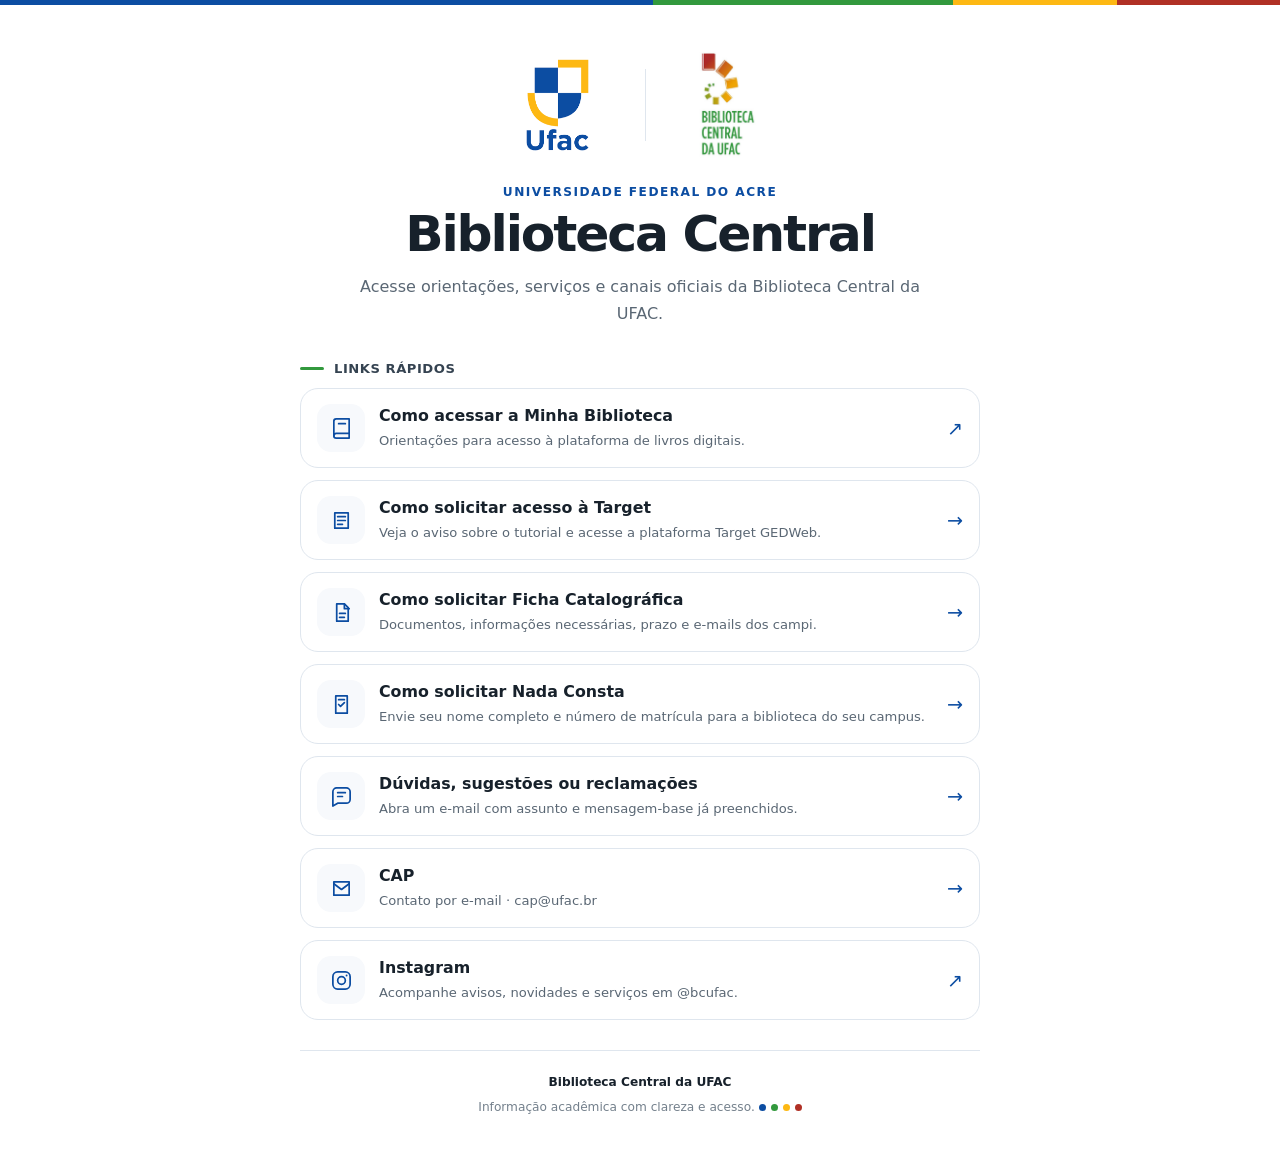
==== commit 35489146: "fix: restore CAP email link" ====
--- a/index.html
+++ b/index.html
@@ -66,6 +66,14 @@
         <span class="seta" aria-hidden="true">→</span>
       </a>
 
+      <a class="cartao" href="mailto:cap@ufac.br?subject=Contato%20via%20p%C3%A1gina%20da%20Biblioteca">
+        <span class="icone" aria-hidden="true">
+          <svg viewBox="0 0 24 24"><path d="M4 5h16v14H4z"/><path d="m4 7 8 6 8-6"/></svg>
+        </span>
+        <span class="texto"><strong>CAP</strong><span>Contato por e-mail · cap@ufac.br</span></span>
+        <span class="seta" aria-hidden="true">→</span>
+      </a>
+
       <a class="cartao" href="https://www.instagram.com/bcufac/" target="_blank" rel="noopener noreferrer">
         <span class="icone" aria-hidden="true">
           <svg viewBox="0 0 24 24"><rect x="3" y="3" width="18" height="18" rx="5"/><circle cx="12" cy="12" r="4"/><circle cx="17.3" cy="6.7" r="1" fill="currentColor" stroke="none"/></svg>
